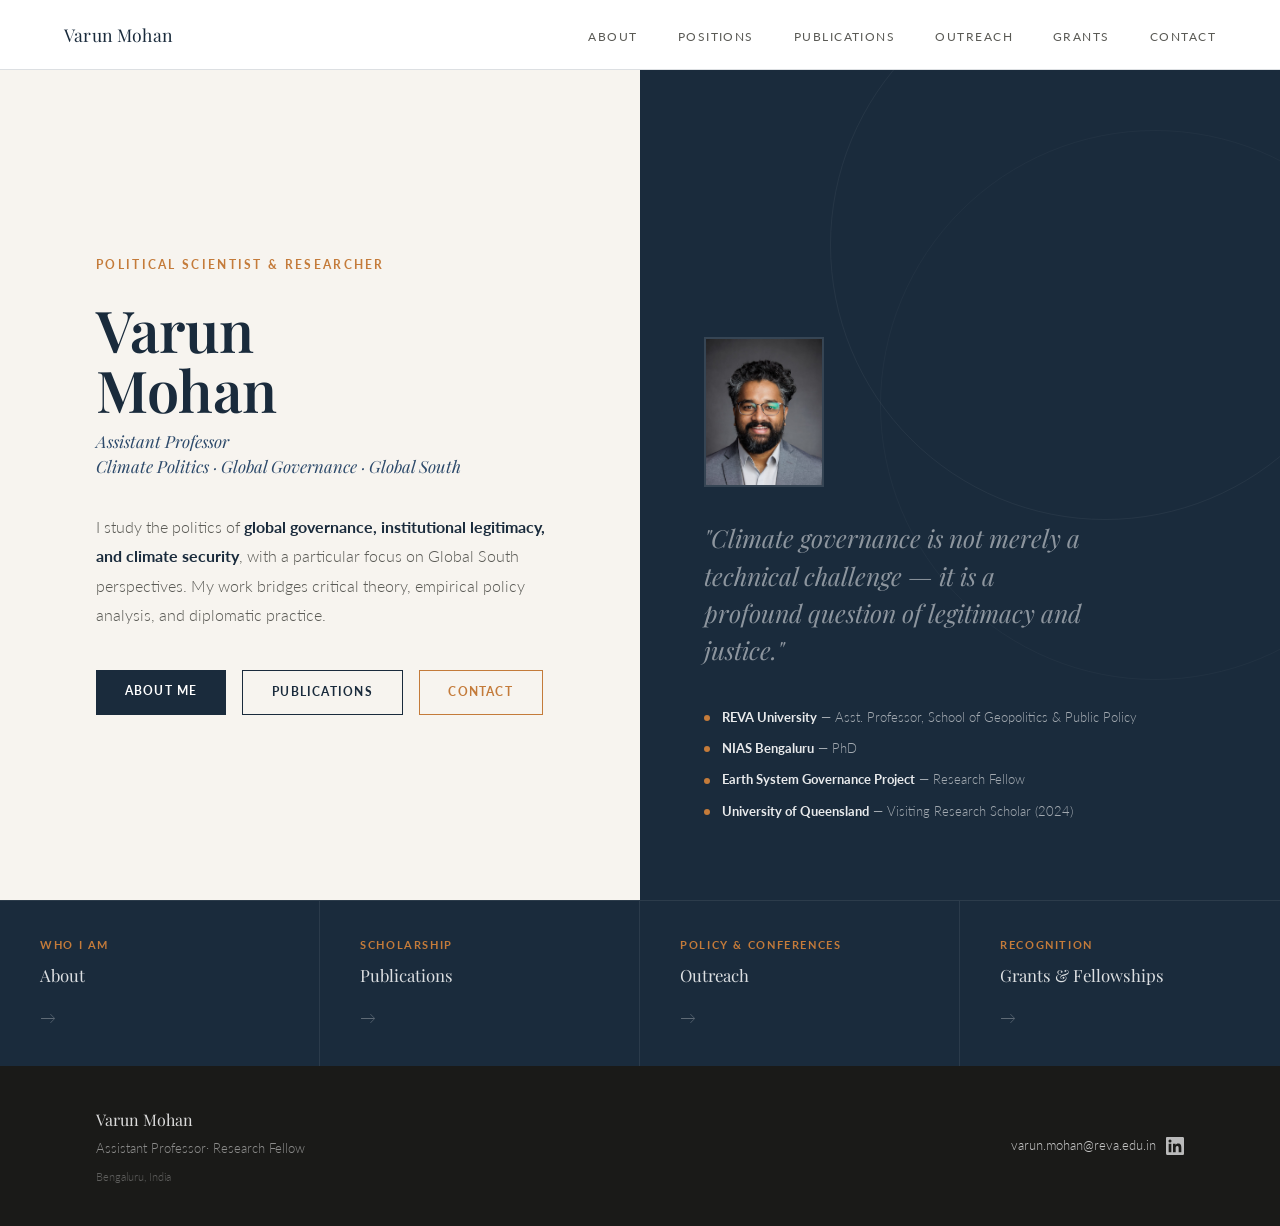
==== index.html @ c8cc97ad "Update index.html changing title" ====
<!DOCTYPE html>
<html lang="en">
<head>
<meta charset="UTF-8">
<meta name="viewport" content="width=device-width, initial-scale=1.0">
<title>Varun Mohan PhD | Political Scientist</title>
<link rel="stylesheet" href="style.css">
<style>
  /* HOME-SPECIFIC: full-height hero split */
  .hero {
    min-height: calc(100vh - 70px);
    display: grid;
    grid-template-columns: 1fr 1fr;
  }

  .hero-content {
    display: flex;
    flex-direction: column;
    justify-content: center;
    padding: 6rem 5rem 6rem 6rem;
    background: var(--light-bg);
  }

  .hero-eyebrow {
    font-size: 0.72rem;
    font-weight: 700;
    letter-spacing: 0.2em;
    text-transform: uppercase;
    color: var(--accent);
    margin-bottom: 1.5rem;
  }

  .hero-name {
    font-family: 'Playfair Display', serif;
    font-size: clamp(2.8rem, 4.5vw, 4.4rem);
    font-weight: 600;
    line-height: 1.05;
    color: var(--deep);
    margin-bottom: 0.6rem;
  }

  .hero-subtitle {
    font-family: 'Playfair Display', serif;
    font-size: 1.05rem;
    font-style: italic;
    color: var(--mid);
    margin-bottom: 2rem;
    line-height: 1.5;
  }

  .hero-bio {
    font-size: 1rem;
    color: var(--text-muted);
    line-height: 1.85;
    max-width: 460px;
    margin-bottom: 2.5rem;
  }
  .hero-bio strong { color: var(--deep); font-weight: 700; }

  .hero-buttons {
    display: flex;
    gap: 1rem;
    flex-wrap: wrap;
  }

  /* Right panel */
  .hero-visual {
    background: var(--deep);
    position: relative;
    overflow: hidden;
    display: flex;
    align-items: flex-end;
    padding: 5rem 4rem;
  }

  .hero-visual::before {
    content: '';
    position: absolute;
    top: -100px; right: -100px;
    width: 550px; height: 550px;
    border: 1px solid rgba(255,255,255,0.05);
    border-radius: 50%;
    pointer-events: none;
  }
  .hero-visual::after {
    content: '';
    position: absolute;
    top: 60px; right: -150px;
    width: 550px; height: 550px;
    border: 1px solid rgba(255,255,255,0.03);
    border-radius: 50%;
    pointer-events: none;
  }

  .hero-visual-inner { position: relative; z-index: 2; width: 100%; }

  .hero-quote {
    font-family: 'Playfair Display', serif;
    font-size: 1.55rem;
    font-style: italic;
    color: rgba(255,255,255,0.5);
    line-height: 1.5;
    margin-bottom: 2.5rem;
    max-width: 380px;
  }

  .affil-list { display: flex; flex-direction: column; gap: 0.8rem; }
  .affil-item { display: flex; align-items: flex-start; gap: 0.75rem; }
  .affil-dot { width: 6px; height: 6px; border-radius: 50%; background: var(--accent); flex-shrink: 0; margin-top: 0.45rem; }
  .affil-text { font-size: 0.82rem; color: rgba(255,255,255,0.6); line-height: 1.4; }
  .affil-text strong { color: rgba(255,255,255,0.9); font-weight: 700; }

  /* Quick links strip */
  .quicklinks {
    background: var(--deep);
    display: grid;
    grid-template-columns: repeat(4, 1fr);
    border-top: 1px solid rgba(255,255,255,0.08);
  }

  .ql-item {
    padding: 2.2rem 2.5rem;
    border-right: 1px solid rgba(255,255,255,0.08);
    text-decoration: none;
    display: flex;
    flex-direction: column;
    gap: 0.4rem;
    transition: background 0.2s;
  }
  .ql-item:last-child { border-right: none; }
  .ql-item:hover { background: rgba(255,255,255,0.05); }

  .ql-label {
    font-size: 0.68rem;
    font-weight: 700;
    letter-spacing: 0.15em;
    text-transform: uppercase;
    color: var(--accent);
  }
  .ql-title {
    font-family: 'Playfair Display', serif;
    font-size: 1.05rem;
    color: rgba(255,255,255,0.85);
  }
  .ql-arrow {
    font-size: 1rem;
    color: rgba(255,255,255,0.3);
    margin-top: 0.5rem;
    transition: transform 0.2s, color 0.2s;
  }
  .ql-item:hover .ql-arrow { transform: translateX(4px); color: var(--accent); }

  @media (max-width: 900px) {
    .hero { grid-template-columns: 1fr; }
    .hero-content { padding: 4rem 2rem; }
    .hero-visual { min-height: 42vh; padding: 3rem 2rem; }
    .quicklinks { grid-template-columns: 1fr 1fr; }
    .ql-item { padding: 1.5rem 1.5rem; }
    .ql-item:nth-child(2) { border-right: none; }
    .ql-item:nth-child(1), .ql-item:nth-child(2) { border-bottom: 1px solid rgba(255,255,255,0.08); }
  }
</style>
</head>
<body>

<nav>
  <a href="index.html" class="nav-brand">Varun Mohan</a>
  <ul class="nav-links">
    <li><a href="about.html">About</a></li>
    <li><a href="positions.html">Positions</a></li>
    <li><a href="publications.html">Publications</a></li>
    <li><a href="outreach.html">Outreach</a></li>
    <li><a href="grants.html">Grants</a></li>
    <li><a href="mailto:varun.mohan@reva.edu.in">Contact</a></li>
  </ul>
</nav>

<div class="page-wrapper" style="padding-top:70px;">
  <div class="hero">
    <div class="hero-content">
      <p class="hero-eyebrow fade-up">Political Scientist &amp; Researcher</p>
      <h1 class="hero-name fade-up delay-1">Varun<br>Mohan</h1>
      <p class="hero-subtitle fade-up delay-2">Assistant Professor<br>Climate Politics · Global Governance · Global South</p>
      <p class="hero-bio fade-up delay-3">
        I study the politics of <strong>global governance, institutional legitimacy, and climate security</strong>, with a particular focus on Global South perspectives. My work bridges critical theory, empirical policy analysis, and diplomatic practice.
      </p>
      <div class="hero-buttons fade-up delay-4">
        <a href="about.html" class="btn-primary">About Me</a>
        <a href="publications.html" class="btn-outline">Publications</a>
        <a href="mailto:varun.mohan@reva.edu.in" class="btn-accent">Contact</a>
      </div>
    </div>

    <div class="hero-visual">
      <div class="hero-visual-inner">
        <div style="width:120px; height:150px; overflow:hidden; margin-bottom:2rem; border:2px solid rgba(255,255,255,0.12);">
          <img src="VarunAbout.jpg" alt="Varun Mohan" style="width:100%; height:100%; object-fit:cover; object-position:center top; display:block;">
        </div>
        <p class="hero-quote">"Climate governance is not merely a technical challenge — it is a profound question of legitimacy and justice."</p>
        <div class="affil-list">
          <div class="affil-item">
            <div class="affil-dot"></div>
            <p class="affil-text"><strong>REVA University</strong> — Asst. Professor, School of Geopolitics &amp; Public Policy</p>
          </div>
          <div class="affil-item">
            <div class="affil-dot"></div>
            <p class="affil-text"><strong>NIAS Bengaluru</strong> — PhD</p>
          </div>
          <div class="affil-item">
            <div class="affil-dot"></div>
            <p class="affil-text"><strong>Earth System Governance Project</strong> — Research Fellow</p>
          </div>
          <div class="affil-item">
            <div class="affil-dot"></div>
            <p class="affil-text"><strong>University of Queensland</strong> — Visiting Research Scholar (2024)</p>
          </div>
        </div>
      </div>
    </div>
  </div>

  <!-- Quick navigation strip -->
  <div class="quicklinks">
    <a href="about.html" class="ql-item">
      <span class="ql-label">Who I Am</span>
      <span class="ql-title">About</span>
      <span class="ql-arrow">→</span>
    </a>
    <a href="publications.html" class="ql-item">
      <span class="ql-label">Scholarship</span>
      <span class="ql-title">Publications</span>
      <span class="ql-arrow">→</span>
    </a>
    <a href="outreach.html" class="ql-item">
      <span class="ql-label">Policy &amp; Conferences</span>
      <span class="ql-title">Outreach</span>
      <span class="ql-arrow">→</span>
    </a>
    <a href="grants.html" class="ql-item">
      <span class="ql-label">Recognition</span>
      <span class="ql-title">Grants &amp; Fellowships</span>
      <span class="ql-arrow">→</span>
    </a>
  </div>
</div>

<footer>
  <div>
    <p class="footer-name">Varun Mohan</p>
    <p>Assistant Professor· Research Fellow</p>
    <p style="margin-top:0.5rem; font-size:0.7rem; color:rgba(255,255,255,0.3);">Bengaluru, India</p>
  </div>
  <div style="text-align:right;">
  <div class="footer-contact-row">
    <p><a href="mailto:varun.mohan@reva.edu.in">varun.mohan@reva.edu.in</a></p>
    <a href="https://www.linkedin.com/in/varun-mohan-08917125/"
       target="_blank"
       rel="noopener noreferrer"
       title="LinkedIn Profile"
       class="footer-linkedin">
      <svg xmlns="http://www.w3.org/2000/svg" width="18" height="18" viewBox="0 0 24 24" fill="#ffffff">
        <path d="M20.447 20.452h-3.554v-5.569c0-1.328-.027-3.037-1.852-3.037-1.853 0-2.136 1.445-2.136 2.939v5.667H9.351V9h3.414v1.561h.046c.477-.9 1.637-1.85 3.37-1.85 3.601 0 4.267 2.37 4.267 5.455v6.286zM5.337 7.433a2.062 2.062 0 0 1-2.063-2.065 2.064 2.064 0 1 1 2.063 2.065zm1.782 13.019H3.555V9h3.564v11.452zM22.225 0H1.771C.792 0 0 .774 0 .729v20.542C0 23.227.792 24 1.771 24h20.451C23.2 24 24 23.227 24 22.271V1.729C24 .774 23.2 0 22.222 0h.003z"/>
      </svg>
    </a>
  </div>
</div>
</footer>

</body>
</html>
---- style.css ----
@import url('https://fonts.googleapis.com/css2?family=Playfair+Display:ital,wght@0,400;0,600;1,400&family=Lato:wght@300;400;700&display=swap');

*, *::before, *::after { box-sizing: border-box; margin: 0; padding: 0; }

:root {
  --deep: #1a2b3c;
  --mid: #2d4a6b;
  --accent: #c47b3a;
  --light-bg: #f7f4ef;
  --warm: #e8e2d8;
  --text: #1a1a18;
  --text-muted: #5a5a55;
  --white: #ffffff;
  --border: rgba(26,43,60,0.15);
}

html { scroll-behavior: smooth; }

body {
  font-family: 'Lato', sans-serif;
  font-weight: 300;
  color: var(--text);
  background: var(--white);
  line-height: 1.7;
  min-height: 100vh;
}

/* NAV */
nav {
  position: fixed;
  top: 0; left: 0; right: 0;
  z-index: 100;
  display: flex;
  align-items: center;
  justify-content: space-between;
  padding: 0 4rem;
  height: 70px;
  background: rgba(255,255,255,0.97);
  backdrop-filter: blur(8px);
  border-bottom: 1px solid var(--border);
}

.nav-brand {
  font-family: 'Playfair Display', serif;
  font-size: 1.1rem;
  color: var(--deep);
  text-decoration: none;
  letter-spacing: 0.01em;
}

.nav-links {
  display: flex;
  gap: 2.5rem;
  list-style: none;
}

.nav-links a {
  font-size: 0.76rem;
  font-weight: 400;
  letter-spacing: 0.12em;
  text-transform: uppercase;
  color: var(--text-muted);
  text-decoration: none;
  transition: color 0.2s;
  padding-bottom: 3px;
  border-bottom: 2px solid transparent;
}

.nav-links a:hover { color: var(--accent); }
.nav-links a.active {
  color: var(--deep);
  border-bottom-color: var(--accent);
}

/* PAGE WRAPPER */
.page-wrapper {
  padding-top: 70px;
  min-height: 100vh;
}

/* PAGE HEADER BAND */
.page-header {
  background: var(--light-bg);
  padding: 4rem 6rem 3rem;
  border-bottom: 1px solid var(--border);
}

.page-eyebrow {
  font-size: 0.7rem;
  font-weight: 700;
  letter-spacing: 0.2em;
  text-transform: uppercase;
  color: var(--accent);
  margin-bottom: 0.6rem;
}

.page-title {
  font-family: 'Playfair Display', serif;
  font-size: 2.6rem;
  color: var(--deep);
  line-height: 1.15;
}

/* BUTTONS */
.btn-primary {
  display: inline-block;
  padding: 0.7rem 1.8rem;
  background: var(--deep);
  color: var(--white);
  font-size: 0.76rem;
  font-weight: 700;
  letter-spacing: 0.1em;
  text-transform: uppercase;
  text-decoration: none;
  transition: background 0.2s, transform 0.15s;
}
.btn-primary:hover { background: var(--mid); transform: translateY(-1px); }

.btn-outline {
  display: inline-block;
  padding: 0.7rem 1.8rem;
  border: 1.5px solid var(--deep);
  color: var(--deep);
  font-size: 0.76rem;
  font-weight: 700;
  letter-spacing: 0.1em;
  text-transform: uppercase;
  text-decoration: none;
  transition: all 0.2s;
}
.btn-outline:hover { background: var(--deep); color: var(--white); transform: translateY(-1px); }

.btn-accent {
  display: inline-block;
  padding: 0.7rem 1.8rem;
  border: 1.5px solid var(--accent);
  color: var(--accent);
  font-size: 0.76rem;
  font-weight: 700;
  letter-spacing: 0.1em;
  text-transform: uppercase;
  text-decoration: none;
  transition: all 0.2s;
}
.btn-accent:hover { background: var(--accent); color: var(--white); transform: translateY(-1px); }

/* FOOTER */
footer {
  background: var(--text);
  color: rgba(255,255,255,0.5);
  padding: 2.5rem 6rem;
  display: flex;
  justify-content: space-between;
  align-items: center;
  font-size: 0.8rem;
  margin-top: auto;
}
footer a { color: rgba(255,255,255,0.75); text-decoration: none; }
footer a:hover { color: var(--accent); }
.footer-name {
  font-family: 'Playfair Display', serif;
  font-size: 1rem;
  color: rgba(255,255,255,0.85);
  margin-bottom: 0.25rem;
}

/* SECTION LABEL / TITLE helpers */
.section-label {
  font-size: 0.7rem;
  font-weight: 700;
  letter-spacing: 0.2em;
  text-transform: uppercase;
  color: var(--accent);
  margin-bottom: 0.5rem;
}
.section-title {
  font-family: 'Playfair Display', serif;
  font-size: 1.8rem;
  color: var(--deep);
  margin-bottom: 2rem;
}

/* Fade-up animation */
@keyframes fadeUp {
  from { opacity: 0; transform: translateY(20px); }
  to   { opacity: 1; transform: translateY(0); }
}
.fade-up { animation: fadeUp 0.6s ease both; }
.delay-1 { animation-delay: 0.1s; }
.delay-2 { animation-delay: 0.22s; }
.delay-3 { animation-delay: 0.34s; }
.delay-4 { animation-delay: 0.46s; }

/* LinkedIn icon in footer */
.footer-linkedin {
  display: inline-flex;
  align-items: center;
  opacity: 0.7;
  transition: opacity 0.2s, transform 0.2s;
  vertical-align: middle;
}

.footer-linkedin:hover {
  opacity: 1;
  transform: translateY(-1px);
}

.footer-linkedin svg {
  display: block;
}

.footer-contact-row {
  display: flex;
  align-items: center;
  justify-content: flex-end;
  gap: 0.6rem;
}

/* Responsive nav */
@media (max-width: 900px) {
  nav { padding: 0 2rem; }
  .nav-links { gap: 1.2rem; }
  .nav-links a { font-size: 0.7rem; letter-spacing: 0.08em; }
  .page-header { padding: 3rem 2rem 2rem; }
  footer { padding: 2rem; flex-direction: column; gap: 1rem; text-align: center; }
}
@media (max-width: 600px) {
  .nav-links { display: none; }
}
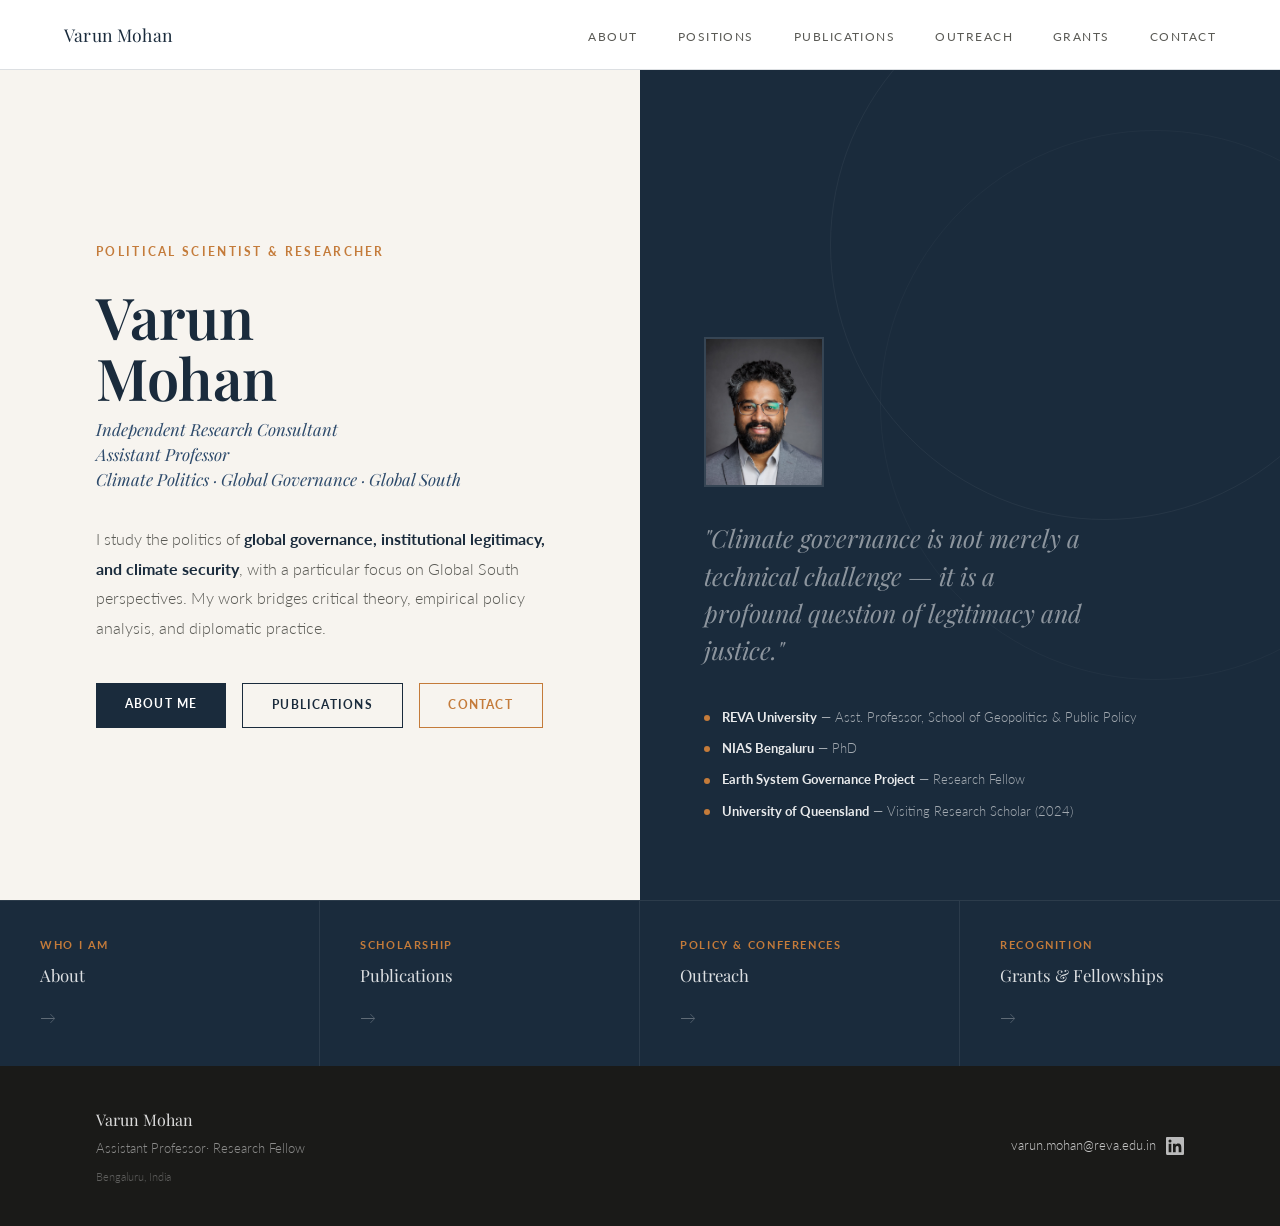
==== commit a6fcecca: "Update index.html added new title" ====
--- a/index.html
+++ b/index.html
@@ -180,7 +180,7 @@
     <div class="hero-content">
       <p class="hero-eyebrow fade-up">Political Scientist &amp; Researcher</p>
       <h1 class="hero-name fade-up delay-1">Varun<br>Mohan</h1>
-      <p class="hero-subtitle fade-up delay-2">Assistant Professor<br>Climate Politics · Global Governance · Global South</p>
+      <p class="hero-subtitle fade-up delay-2">Independent Research Consultant<br>Assistant Professor<br>Climate Politics · Global Governance · Global South</p>
       <p class="hero-bio fade-up delay-3">
         I study the politics of <strong>global governance, institutional legitimacy, and climate security</strong>, with a particular focus on Global South perspectives. My work bridges critical theory, empirical policy analysis, and diplomatic practice.
       </p>
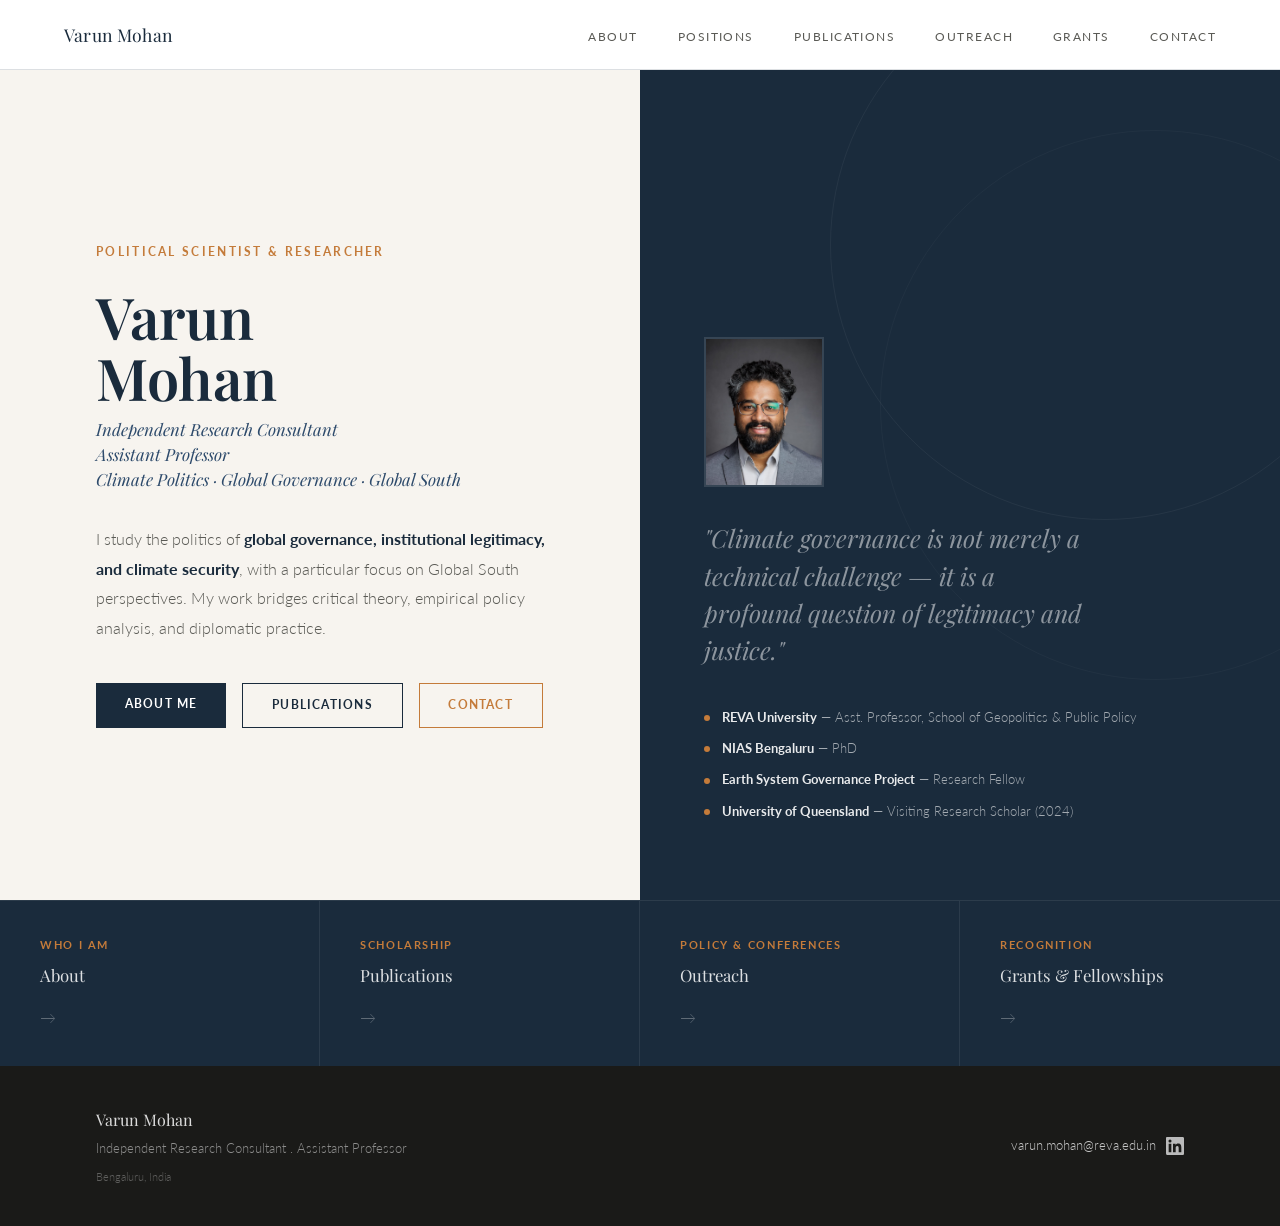
==== commit ebab1b6a: "Update index.html adding new title position" ====
--- a/index.html
+++ b/index.html
@@ -247,7 +247,7 @@
 <footer>
   <div>
     <p class="footer-name">Varun Mohan</p>
-    <p>Assistant Professor· Research Fellow</p>
+    <p>Independent Research Consultant . Assistant Professor</p>
     <p style="margin-top:0.5rem; font-size:0.7rem; color:rgba(255,255,255,0.3);">Bengaluru, India</p>
   </div>
   <div style="text-align:right;">
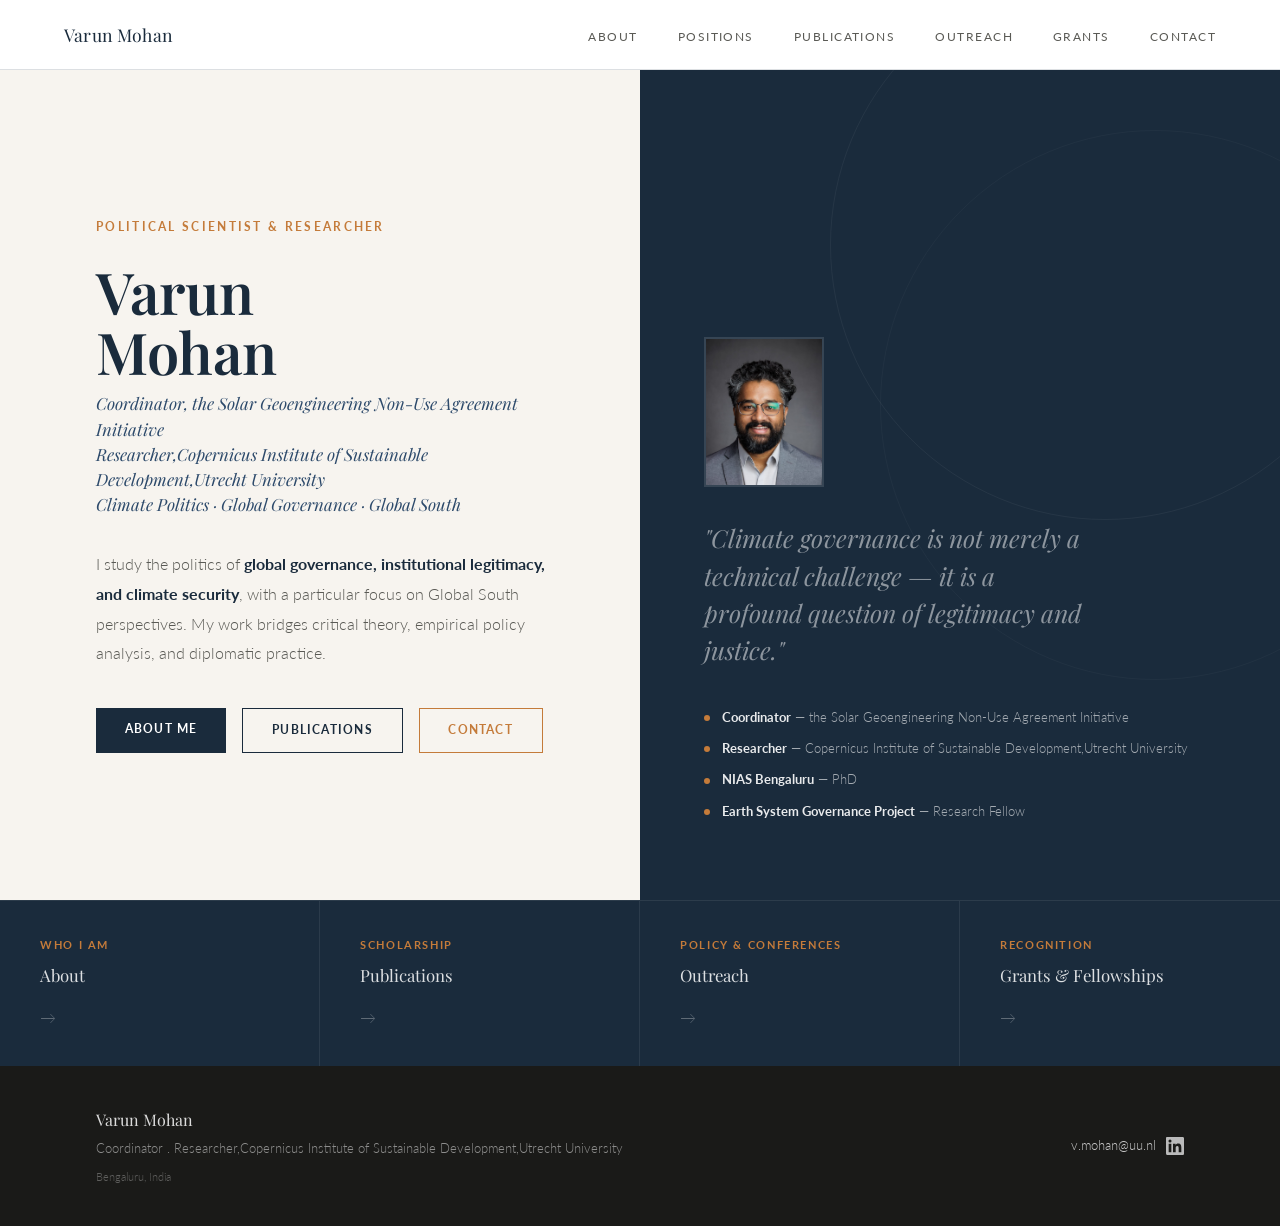
==== commit 595034f0: "Update index.html" ====
--- a/index.html
+++ b/index.html
@@ -180,14 +180,14 @@
     <div class="hero-content">
       <p class="hero-eyebrow fade-up">Political Scientist &amp; Researcher</p>
       <h1 class="hero-name fade-up delay-1">Varun<br>Mohan</h1>
-      <p class="hero-subtitle fade-up delay-2">Independent Research Consultant<br>Assistant Professor<br>Climate Politics · Global Governance · Global South</p>
+      <p class="hero-subtitle fade-up delay-2">Coordinator, the Solar Geoengineering Non-Use Agreement Initiative<br>Researcher,Copernicus Institute of Sustainable Development,Utrecht University<br>Climate Politics · Global Governance · Global South</p>
       <p class="hero-bio fade-up delay-3">
         I study the politics of <strong>global governance, institutional legitimacy, and climate security</strong>, with a particular focus on Global South perspectives. My work bridges critical theory, empirical policy analysis, and diplomatic practice.
       </p>
       <div class="hero-buttons fade-up delay-4">
         <a href="about.html" class="btn-primary">About Me</a>
         <a href="publications.html" class="btn-outline">Publications</a>
-        <a href="mailto:varun.mohan@reva.edu.in" class="btn-accent">Contact</a>
+        <a href="mailto:v.mohan@uu.nl" class="btn-accent">Contact</a>
       </div>
     </div>
 
@@ -200,7 +200,11 @@
         <div class="affil-list">
           <div class="affil-item">
             <div class="affil-dot"></div>
-            <p class="affil-text"><strong>REVA University</strong> — Asst. Professor, School of Geopolitics &amp; Public Policy</p>
+            <p class="affil-text"><strong>Coordinator</strong> — the Solar Geoengineering Non-Use Agreement Initiative</p>
+          </div>
+            <div class="affil-item">
+            <div class="affil-dot"></div>
+            <p class="affil-text"><strong>Researcher</strong> — Copernicus Institute of Sustainable Development,Utrecht University</p>
           </div>
           <div class="affil-item">
             <div class="affil-dot"></div>
@@ -209,10 +213,6 @@
           <div class="affil-item">
             <div class="affil-dot"></div>
             <p class="affil-text"><strong>Earth System Governance Project</strong> — Research Fellow</p>
-          </div>
-          <div class="affil-item">
-            <div class="affil-dot"></div>
-            <p class="affil-text"><strong>University of Queensland</strong> — Visiting Research Scholar (2024)</p>
           </div>
         </div>
       </div>
@@ -247,12 +247,12 @@
 <footer>
   <div>
     <p class="footer-name">Varun Mohan</p>
-    <p>Independent Research Consultant . Assistant Professor</p>
+    <p>Coordinator . Researcher,Copernicus Institute of Sustainable Development,Utrecht University</p>
     <p style="margin-top:0.5rem; font-size:0.7rem; color:rgba(255,255,255,0.3);">Bengaluru, India</p>
   </div>
   <div style="text-align:right;">
   <div class="footer-contact-row">
-    <p><a href="mailto:varun.mohan@reva.edu.in">varun.mohan@reva.edu.in</a></p>
+    <p><a href="mailto:varun.mohan@reva.edu.in">v.mohan@uu.nl</a></p>
     <a href="https://www.linkedin.com/in/varun-mohan-08917125/"
        target="_blank"
        rel="noopener noreferrer"
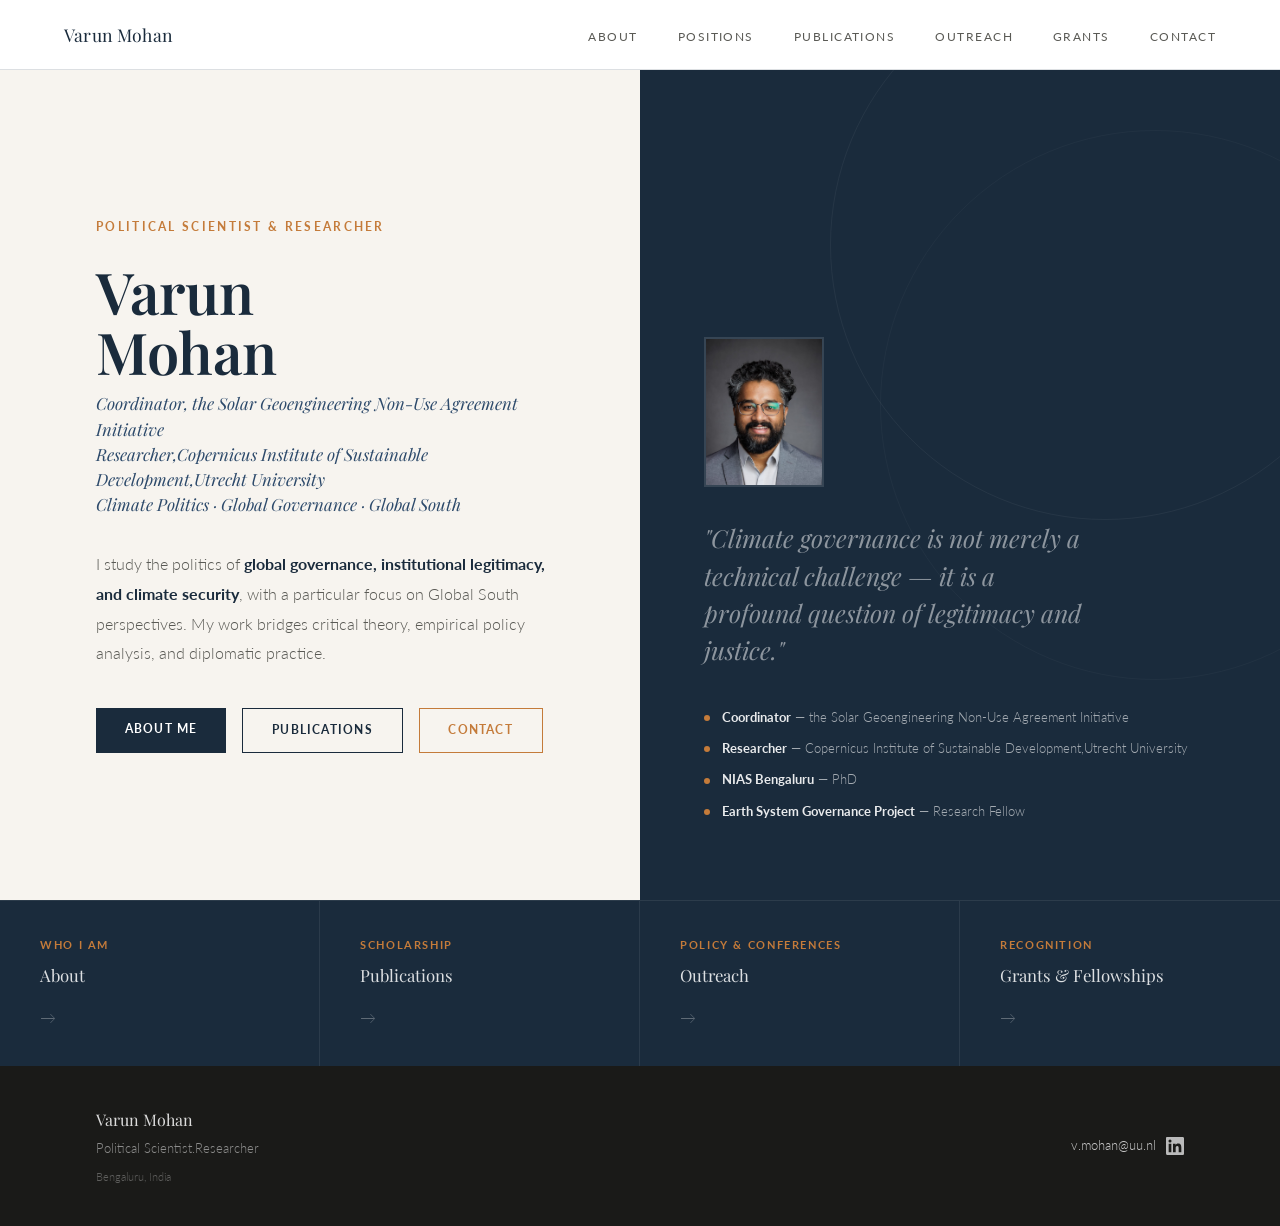
==== commit c6a1ef5c: "Update index.html" ====
--- a/index.html
+++ b/index.html
@@ -247,12 +247,12 @@
 <footer>
   <div>
     <p class="footer-name">Varun Mohan</p>
-    <p>Coordinator . Researcher,Copernicus Institute of Sustainable Development,Utrecht University</p>
+    <p>Political Scientist.Researcher</p>
     <p style="margin-top:0.5rem; font-size:0.7rem; color:rgba(255,255,255,0.3);">Bengaluru, India</p>
   </div>
   <div style="text-align:right;">
   <div class="footer-contact-row">
-    <p><a href="mailto:varun.mohan@reva.edu.in">v.mohan@uu.nl</a></p>
+    <p><a href="mailto:v.mohan@uu.nl">v.mohan@uu.nl</a></p>
     <a href="https://www.linkedin.com/in/varun-mohan-08917125/"
        target="_blank"
        rel="noopener noreferrer"
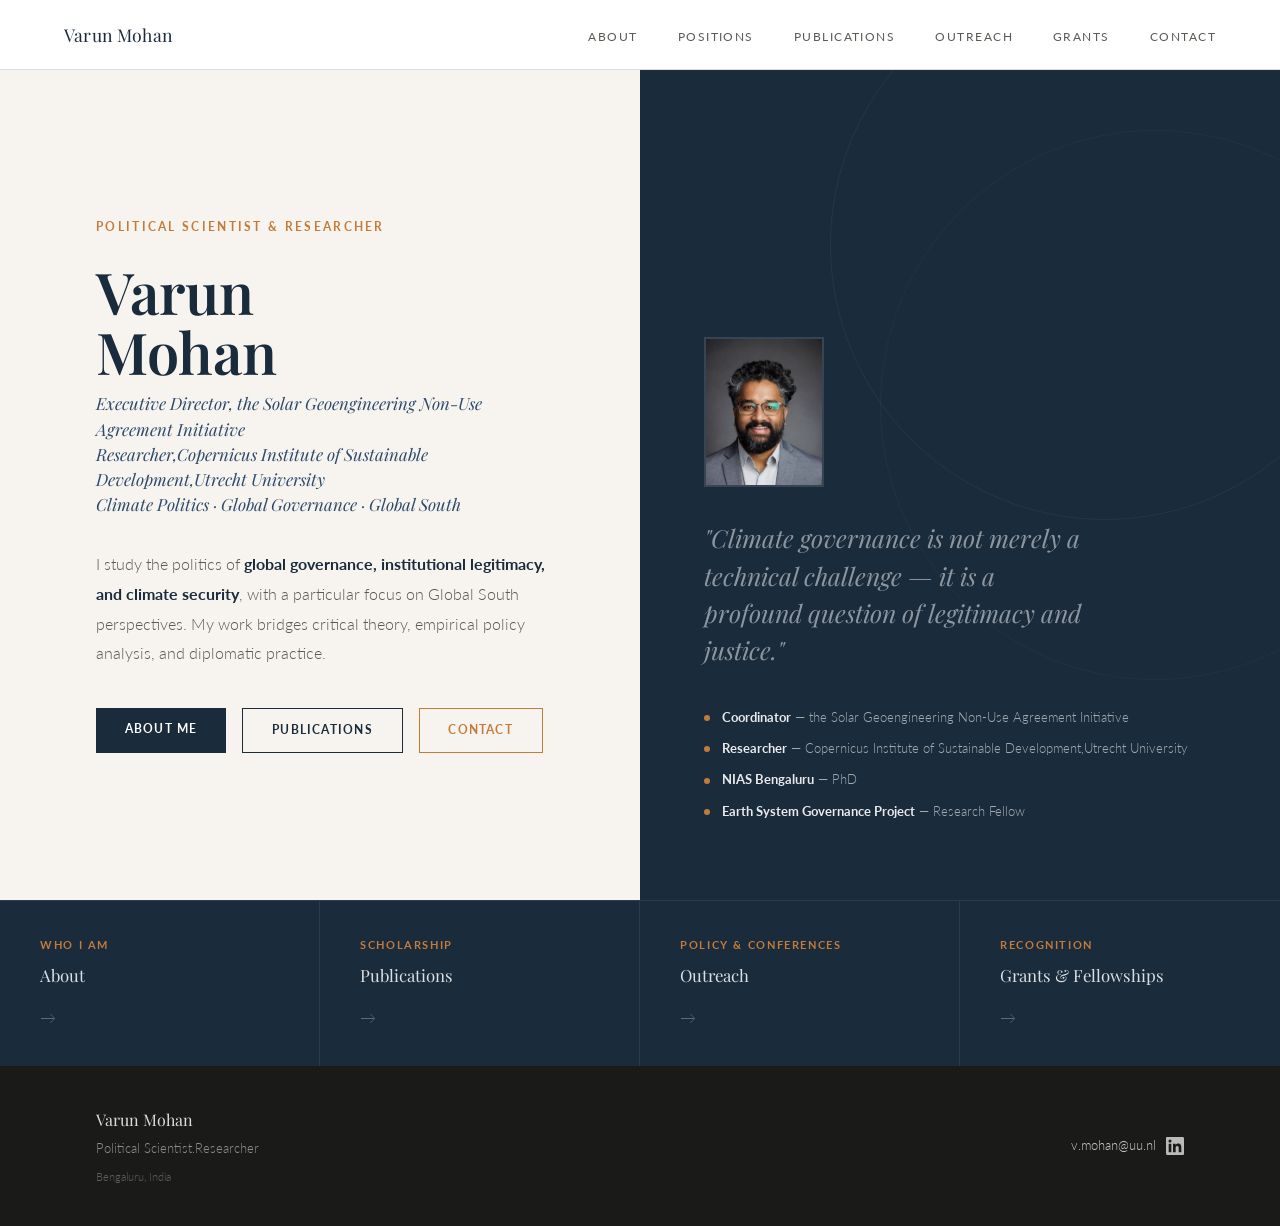
==== commit e61875ed: "Update index.html updating coordinator to executive director" ====
--- a/index.html
+++ b/index.html
@@ -180,7 +180,7 @@
     <div class="hero-content">
       <p class="hero-eyebrow fade-up">Political Scientist &amp; Researcher</p>
       <h1 class="hero-name fade-up delay-1">Varun<br>Mohan</h1>
-      <p class="hero-subtitle fade-up delay-2">Coordinator, the Solar Geoengineering Non-Use Agreement Initiative<br>Researcher,Copernicus Institute of Sustainable Development,Utrecht University<br>Climate Politics · Global Governance · Global South</p>
+      <p class="hero-subtitle fade-up delay-2">Executive Director, the Solar Geoengineering Non-Use Agreement Initiative<br>Researcher,Copernicus Institute of Sustainable Development,Utrecht University<br>Climate Politics · Global Governance · Global South</p>
       <p class="hero-bio fade-up delay-3">
         I study the politics of <strong>global governance, institutional legitimacy, and climate security</strong>, with a particular focus on Global South perspectives. My work bridges critical theory, empirical policy analysis, and diplomatic practice.
       </p>
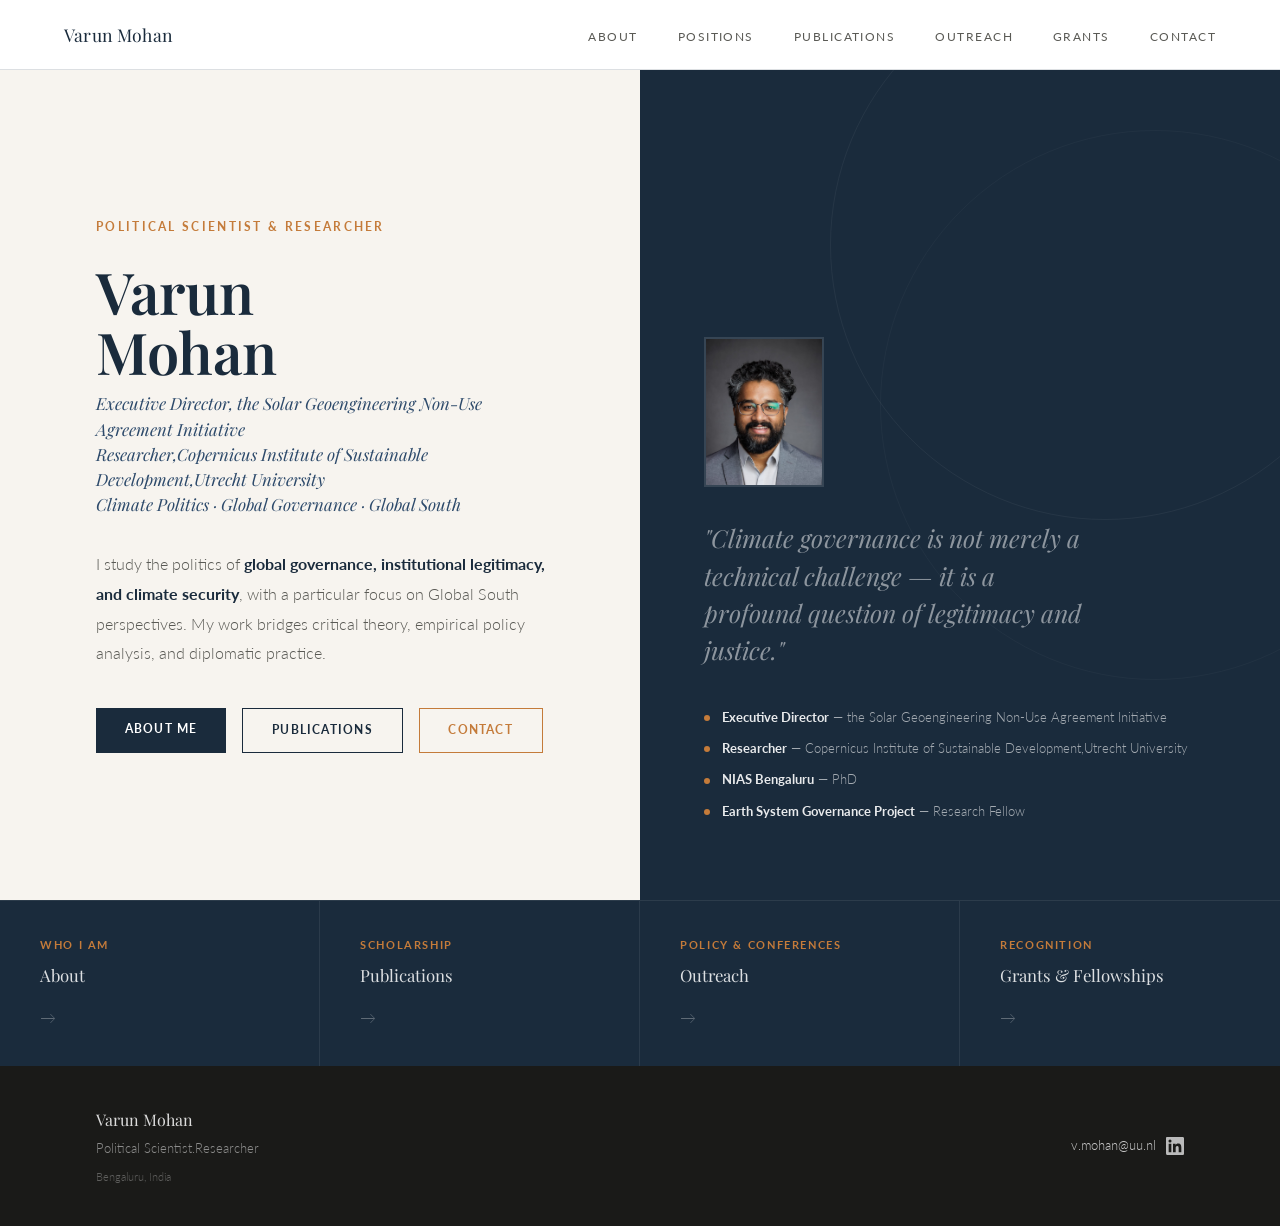
==== commit 05eb42dd: "Update index.html" ====
--- a/index.html
+++ b/index.html
@@ -171,7 +171,7 @@
     <li><a href="publications.html">Publications</a></li>
     <li><a href="outreach.html">Outreach</a></li>
     <li><a href="grants.html">Grants</a></li>
-    <li><a href="mailto:varun.mohan@reva.edu.in">Contact</a></li>
+    <li><a href="mailto:v.mohan@uu.nl">Contact</a></li>
   </ul>
 </nav>
 
@@ -200,7 +200,7 @@
         <div class="affil-list">
           <div class="affil-item">
             <div class="affil-dot"></div>
-            <p class="affil-text"><strong>Coordinator</strong> — the Solar Geoengineering Non-Use Agreement Initiative</p>
+            <p class="affil-text"><strong>Executive Director</strong> — the Solar Geoengineering Non-Use Agreement Initiative</p>
           </div>
             <div class="affil-item">
             <div class="affil-dot"></div>
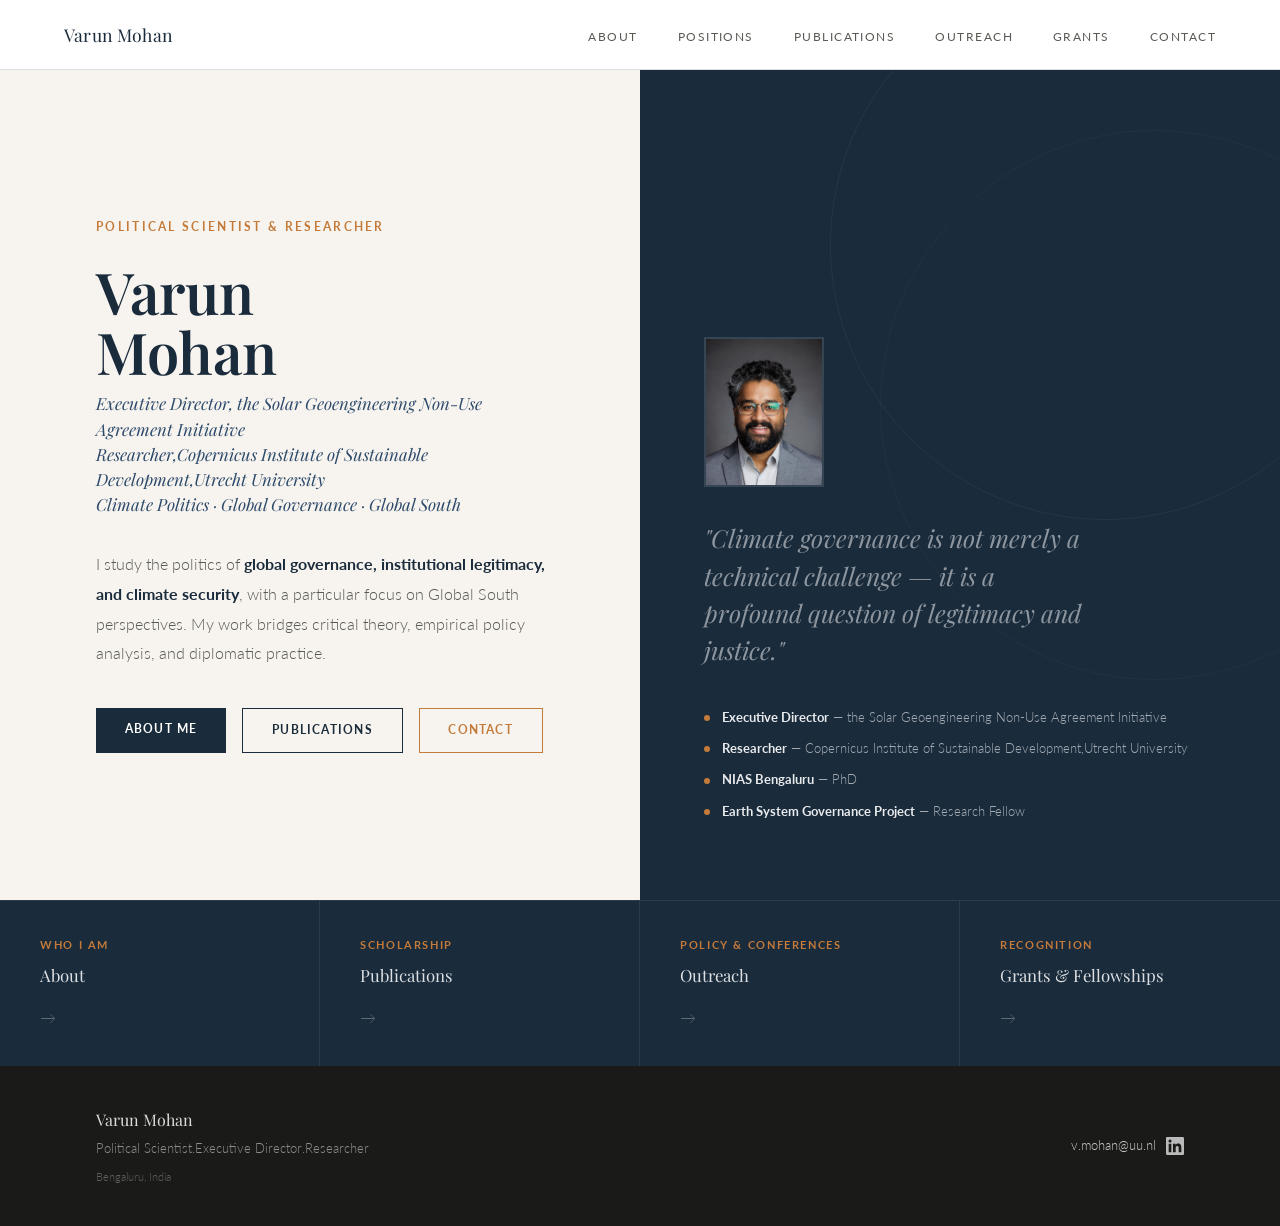
==== commit e1a6e39c: "Update index.html" ====
--- a/index.html
+++ b/index.html
@@ -247,7 +247,7 @@
 <footer>
   <div>
     <p class="footer-name">Varun Mohan</p>
-    <p>Political Scientist.Researcher</p>
+    <p>Political Scientist.Executive Director.Researcher</p>
     <p style="margin-top:0.5rem; font-size:0.7rem; color:rgba(255,255,255,0.3);">Bengaluru, India</p>
   </div>
   <div style="text-align:right;">
